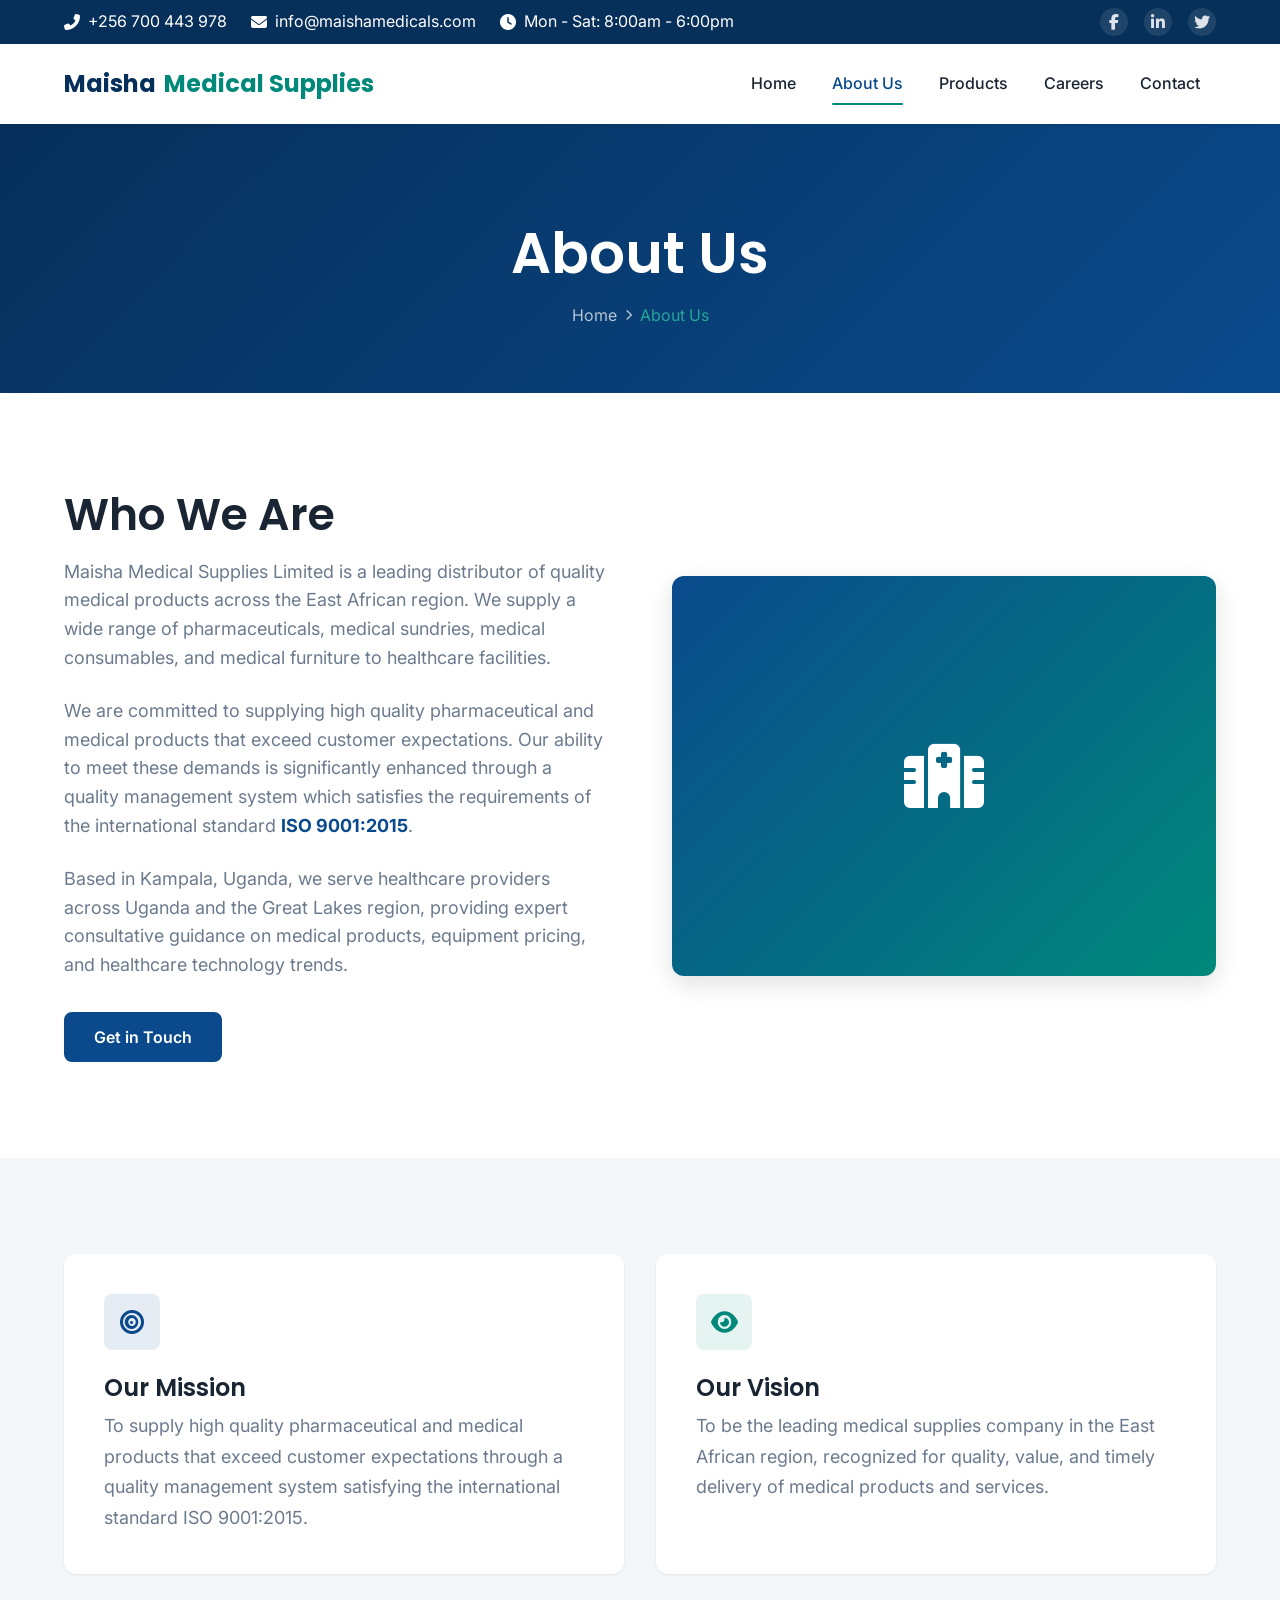
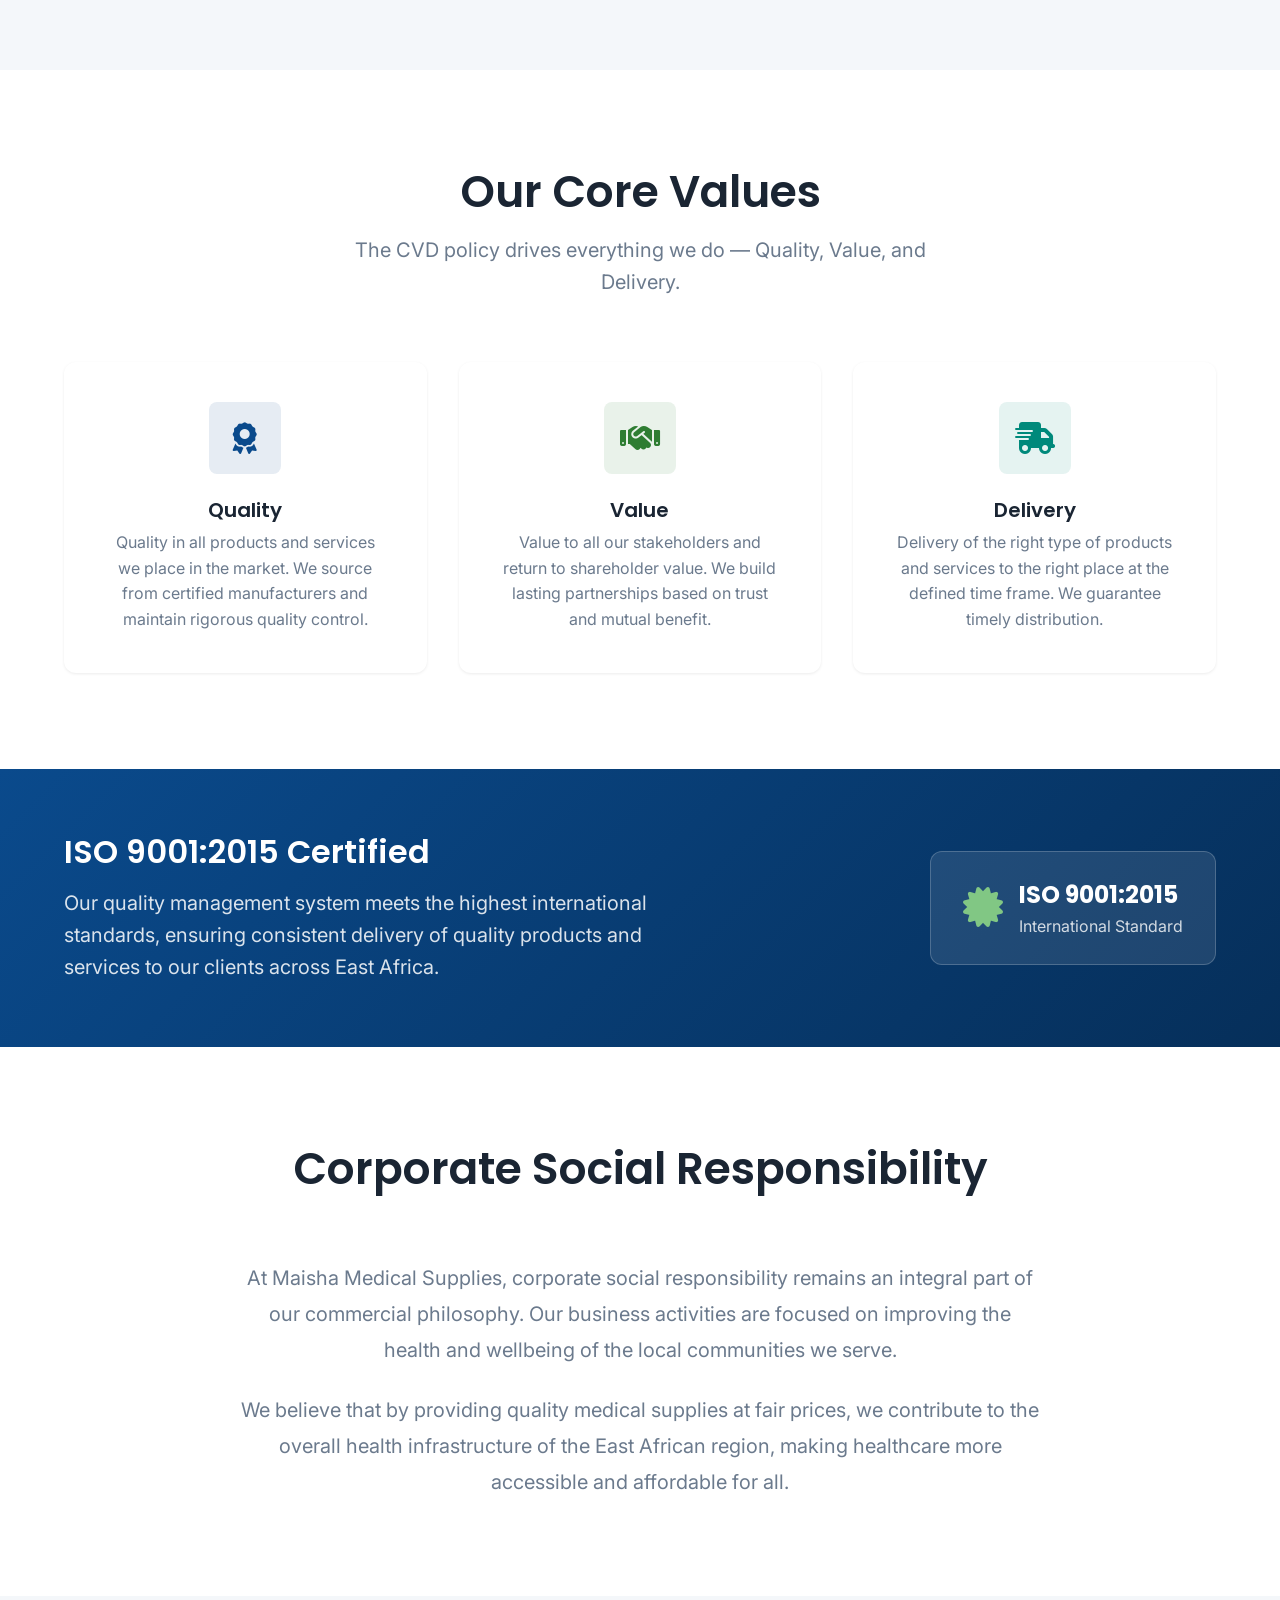
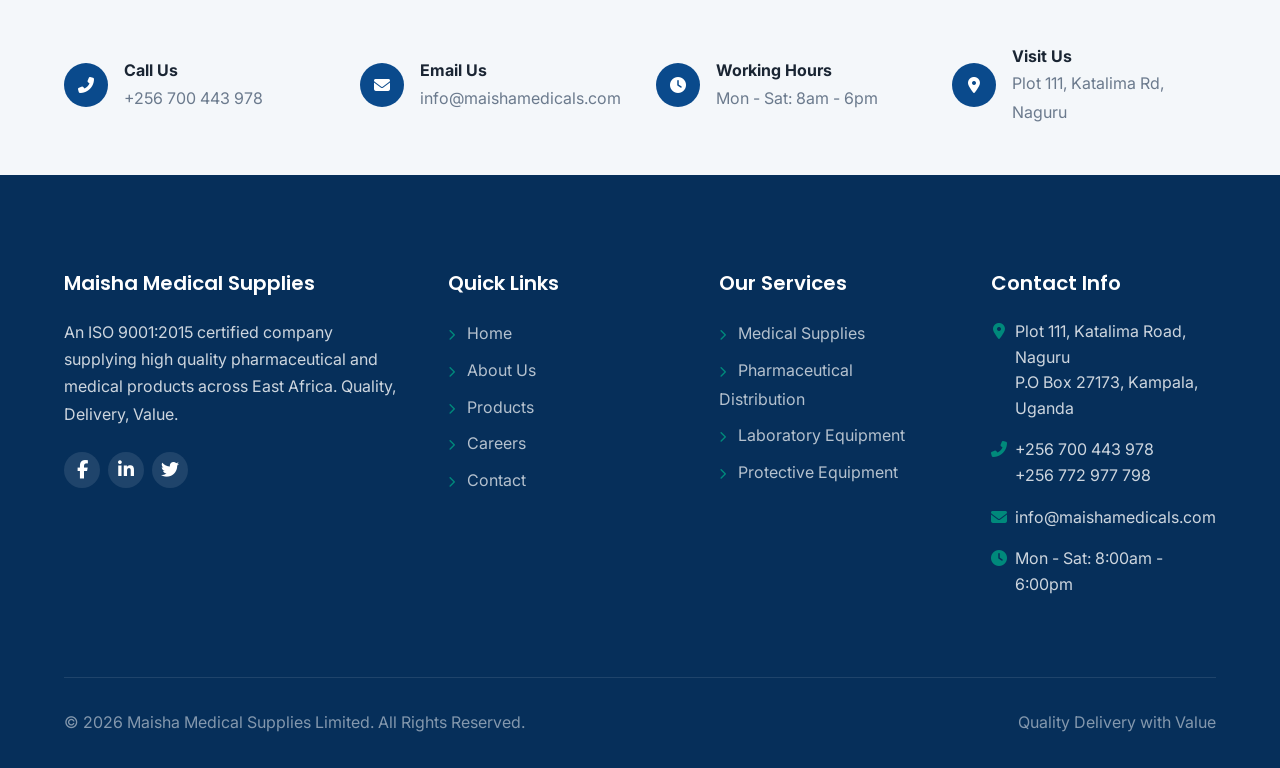
==== about.html @ 897da309 "Rebuild website with modern design and admin CMS - New professional design: CSS Grid, Google Fonts, " ====
<!DOCTYPE html>
<html lang="en">
<head>
  <meta charset="utf-8">
  <meta name="viewport" content="width=device-width, initial-scale=1.0">
  <title>About Us | Maisha Medical Supplies Limited</title>
  <meta name="description" content="Learn about Maisha Medical Supplies Limited — our mission, vision, values, and commitment to quality medical supply distribution across East Africa.">

  <!-- Fonts -->
  <link rel="preconnect" href="https://fonts.googleapis.com">
  <link rel="preconnect" href="https://fonts.gstatic.com" crossorigin>
  <link href="https://fonts.googleapis.com/css2?family=Inter:wght@400;500;600&family=Poppins:wght@600;700&display=swap" rel="stylesheet">

  <!-- Font Awesome -->
  <link rel="stylesheet" href="https://cdnjs.cloudflare.com/ajax/libs/font-awesome/6.5.1/css/all.min.css">

  <!-- Styles -->
  <link rel="stylesheet" href="assets/css/main.css">
</head>
<body>

  <!-- ===== TOP BAR ===== -->
  <div class="top-bar">
    <div class="container">
      <div class="top-bar__contact">
        <span><i class="fas fa-phone-alt"></i> +256 700 443 978</span>
        <span><i class="fas fa-envelope"></i> info@maishamedicals.com</span>
        <span><i class="fas fa-clock"></i> Mon - Sat: 8:00am - 6:00pm</span>
      </div>
      <div class="top-bar__social">
        <a href="#" aria-label="Facebook"><i class="fab fa-facebook-f"></i></a>
        <a href="#" aria-label="LinkedIn"><i class="fab fa-linkedin-in"></i></a>
        <a href="#" aria-label="Twitter"><i class="fab fa-twitter"></i></a>
      </div>
    </div>
  </div>

  <!-- ===== HEADER ===== -->
  <header class="header">
    <div class="container">
      <a href="index.html" class="logo">
        Maisha <span>Medical Supplies</span>
      </a>
      <nav>
        <button class="nav__toggle" aria-label="Toggle navigation">
          <span class="bar"></span>
          <span class="bar"></span>
          <span class="bar"></span>
        </button>
        <ul class="nav__list">
          <li><a href="index.html" class="nav__link">Home</a></li>
          <li><a href="about.html" class="nav__link">About Us</a></li>
          <li><a href="products.html" class="nav__link">Products</a></li>
          <li><a href="careers.html" class="nav__link">Careers</a></li>
          <li><a href="contact.html" class="nav__link">Contact</a></li>
        </ul>
      </nav>
    </div>
  </header>

  <!-- ===== PAGE HEADER ===== -->
  <section class="page-header">
    <div class="container">
      <h1>About Us</h1>
      <div class="breadcrumb">
        <a href="index.html">Home</a>
        <i class="fas fa-chevron-right" style="font-size: 0.7rem;"></i>
        <span>About Us</span>
      </div>
    </div>
  </section>

  <!-- ===== ABOUT INTRO ===== -->
  <section class="section">
    <div class="container">
      <div class="about-intro">
        <div class="fade-in">
          <h2 style="margin-bottom: 1rem;">Who We Are</h2>
          <p style="color: var(--color-mid-gray); margin-bottom: 1.5rem;">Maisha Medical Supplies Limited is a leading distributor of quality medical products across the East African region. We supply a wide range of pharmaceuticals, medical sundries, medical consumables, and medical furniture to healthcare facilities.</p>
          <p style="color: var(--color-mid-gray); margin-bottom: 1.5rem;">We are committed to supplying high quality pharmaceutical and medical products that exceed customer expectations. Our ability to meet these demands is significantly enhanced through a quality management system which satisfies the requirements of the international standard <strong style="color: var(--color-primary);">ISO 9001:2015</strong>.</p>
          <p style="color: var(--color-mid-gray); margin-bottom: 2rem;">Based in Kampala, Uganda, we serve healthcare providers across Uganda and the Great Lakes region, providing expert consultative guidance on medical products, equipment pricing, and healthcare technology trends.</p>
          <a href="contact.html" class="btn btn--primary">Get in Touch</a>
        </div>
        <div class="about-intro__image fade-in">
          <div style="background: linear-gradient(135deg, var(--color-primary) 0%, var(--color-secondary) 100%); height: 400px; display: flex; align-items: center; justify-content: center; color: white; font-size: 4rem;">
            <i class="fas fa-hospital"></i>
          </div>
        </div>
      </div>
    </div>
  </section>

  <!-- ===== MISSION & VISION ===== -->
  <section class="section section--alt">
    <div class="container">
      <div class="grid grid--2">
        <div class="card fade-in">
          <div class="card__body" style="padding: 2.5rem;">
            <div class="card__icon card__icon--primary">
              <i class="fas fa-bullseye"></i>
            </div>
            <h3 class="card__title" style="font-size: var(--text-xl);">Our Mission</h3>
            <p class="card__text" style="font-size: var(--text-base); line-height: 1.7;">To supply high quality pharmaceutical and medical products that exceed customer expectations through a quality management system satisfying the international standard ISO 9001:2015.</p>
          </div>
        </div>
        <div class="card fade-in">
          <div class="card__body" style="padding: 2.5rem;">
            <div class="card__icon card__icon--secondary">
              <i class="fas fa-eye"></i>
            </div>
            <h3 class="card__title" style="font-size: var(--text-xl);">Our Vision</h3>
            <p class="card__text" style="font-size: var(--text-base); line-height: 1.7;">To be the leading medical supplies company in the East African region, recognized for quality, value, and timely delivery of medical products and services.</p>
          </div>
        </div>
      </div>
    </div>
  </section>

  <!-- ===== CORE VALUES ===== -->
  <section class="section">
    <div class="container">
      <div class="section-header fade-in">
        <h2>Our Core Values</h2>
        <p>The CVD policy drives everything we do — Quality, Value, and Delivery.</p>
      </div>
      <div class="grid grid--3">
        <div class="card fade-in">
          <div class="card__body" style="text-align: center; padding: 2.5rem;">
            <div class="card__icon card__icon--primary" style="margin: 0 auto 1.5rem; width: 72px; height: 72px; font-size: 2rem;">
              <i class="fas fa-award"></i>
            </div>
            <h4 class="card__title">Quality</h4>
            <p class="card__text">Quality in all products and services we place in the market. We source from certified manufacturers and maintain rigorous quality control.</p>
          </div>
        </div>
        <div class="card fade-in">
          <div class="card__body" style="text-align: center; padding: 2.5rem;">
            <div class="card__icon card__icon--success" style="margin: 0 auto 1.5rem; width: 72px; height: 72px; font-size: 2rem;">
              <i class="fas fa-handshake"></i>
            </div>
            <h4 class="card__title">Value</h4>
            <p class="card__text">Value to all our stakeholders and return to shareholder value. We build lasting partnerships based on trust and mutual benefit.</p>
          </div>
        </div>
        <div class="card fade-in">
          <div class="card__body" style="text-align: center; padding: 2.5rem;">
            <div class="card__icon card__icon--secondary" style="margin: 0 auto 1.5rem; width: 72px; height: 72px; font-size: 2rem;">
              <i class="fas fa-shipping-fast"></i>
            </div>
            <h4 class="card__title">Delivery</h4>
            <p class="card__text">Delivery of the right type of products and services to the right place at the defined time frame. We guarantee timely distribution.</p>
          </div>
        </div>
      </div>
    </div>
  </section>

  <!-- ===== ISO CERTIFICATION ===== -->
  <section class="iso-banner fade-in">
    <div class="container">
      <div class="iso-banner__content">
        <h3>ISO 9001:2015 Certified</h3>
        <p>Our quality management system meets the highest international standards, ensuring consistent delivery of quality products and services to our clients across East Africa.</p>
      </div>
      <div class="iso-badge">
        <div class="iso-badge__icon"><i class="fas fa-certificate"></i></div>
        <div>
          <div class="iso-badge__text">ISO 9001:2015</div>
          <div class="iso-badge__label">International Standard</div>
        </div>
      </div>
    </div>
  </section>

  <!-- ===== CSR ===== -->
  <section class="section">
    <div class="container">
      <div class="section-header fade-in">
        <h2>Corporate Social Responsibility</h2>
      </div>
      <div style="max-width: 800px; margin: 0 auto; text-align: center;" class="fade-in">
        <p style="font-size: var(--text-lg); color: var(--color-mid-gray); line-height: 1.8; margin-bottom: 1.5rem;">At Maisha Medical Supplies, corporate social responsibility remains an integral part of our commercial philosophy. Our business activities are focused on improving the health and wellbeing of the local communities we serve.</p>
        <p style="font-size: var(--text-lg); color: var(--color-mid-gray); line-height: 1.8;">We believe that by providing quality medical supplies at fair prices, we contribute to the overall health infrastructure of the East African region, making healthcare more accessible and affordable for all.</p>
      </div>
    </div>
  </section>

  <!-- ===== CONTACT STRIP ===== -->
  <section class="contact-strip">
    <div class="container">
      <div class="contact-strip__item fade-in">
        <div class="contact-strip__icon"><i class="fas fa-phone-alt"></i></div>
        <div class="contact-strip__text">
          <strong>Call Us</strong>
          <span>+256 700 443 978</span>
        </div>
      </div>
      <div class="contact-strip__item fade-in">
        <div class="contact-strip__icon"><i class="fas fa-envelope"></i></div>
        <div class="contact-strip__text">
          <strong>Email Us</strong>
          <span>info@maishamedicals.com</span>
        </div>
      </div>
      <div class="contact-strip__item fade-in">
        <div class="contact-strip__icon"><i class="fas fa-clock"></i></div>
        <div class="contact-strip__text">
          <strong>Working Hours</strong>
          <span>Mon - Sat: 8am - 6pm</span>
        </div>
      </div>
      <div class="contact-strip__item fade-in">
        <div class="contact-strip__icon"><i class="fas fa-map-marker-alt"></i></div>
        <div class="contact-strip__text">
          <strong>Visit Us</strong>
          <span>Plot 111, Katalima Rd, Naguru</span>
        </div>
      </div>
    </div>
  </section>

  <!-- ===== FOOTER ===== -->
  <footer class="footer">
    <div class="container">
      <div class="footer__grid">
        <div class="footer__about">
          <h4>Maisha Medical Supplies</h4>
          <p>An ISO 9001:2015 certified company supplying high quality pharmaceutical and medical products across East Africa. Quality, Delivery, Value.</p>
          <div class="footer__social">
            <a href="#" aria-label="Facebook"><i class="fab fa-facebook-f"></i></a>
            <a href="#" aria-label="LinkedIn"><i class="fab fa-linkedin-in"></i></a>
            <a href="#" aria-label="Twitter"><i class="fab fa-twitter"></i></a>
          </div>
        </div>
        <div>
          <h4>Quick Links</h4>
          <ul class="footer__links">
            <li><a href="index.html"><i class="fas fa-chevron-right"></i> Home</a></li>
            <li><a href="about.html"><i class="fas fa-chevron-right"></i> About Us</a></li>
            <li><a href="products.html"><i class="fas fa-chevron-right"></i> Products</a></li>
            <li><a href="careers.html"><i class="fas fa-chevron-right"></i> Careers</a></li>
            <li><a href="contact.html"><i class="fas fa-chevron-right"></i> Contact</a></li>
          </ul>
        </div>
        <div>
          <h4>Our Services</h4>
          <ul class="footer__links">
            <li><a href="products.html"><i class="fas fa-chevron-right"></i> Medical Supplies</a></li>
            <li><a href="products.html"><i class="fas fa-chevron-right"></i> Pharmaceutical Distribution</a></li>
            <li><a href="products.html"><i class="fas fa-chevron-right"></i> Laboratory Equipment</a></li>
            <li><a href="products.html"><i class="fas fa-chevron-right"></i> Protective Equipment</a></li>
          </ul>
        </div>
        <div>
          <h4>Contact Info</h4>
          <div class="footer__contact-item">
            <i class="fas fa-map-marker-alt"></i>
            <span>Plot 111, Katalima Road, Naguru<br>P.O Box 27173, Kampala, Uganda</span>
          </div>
          <div class="footer__contact-item">
            <i class="fas fa-phone-alt"></i>
            <span>+256 700 443 978<br>+256 772 977 798</span>
          </div>
          <div class="footer__contact-item">
            <i class="fas fa-envelope"></i>
            <span>info@maishamedicals.com</span>
          </div>
          <div class="footer__contact-item">
            <i class="fas fa-clock"></i>
            <span>Mon - Sat: 8:00am - 6:00pm</span>
          </div>
        </div>
      </div>
      <div class="footer__bottom">
        <p>&copy; 2026 Maisha Medical Supplies Limited. All Rights Reserved.</p>
        <p>Quality Delivery with Value</p>
      </div>
    </div>
  </footer>

  <button class="back-to-top" aria-label="Back to top"><i class="fas fa-chevron-up"></i></button>

  <script src="assets/js/main.js"></script>
</body>
</html>
---- assets/css/main.css ----
/* ============================================================
   MMSL — Maisha Medical Supplies Limited
   Design System & Styles
   ============================================================ */

/* --- CSS Custom Properties (Design Tokens) --- */
:root {
  /* Primary — Deep Medical Blue */
  --color-primary: #0A4A8C;
  --color-primary-light: #1565C0;
  --color-primary-dark: #062F5A;

  /* Secondary — Teal */
  --color-secondary: #00897B;
  --color-secondary-light: #26A69A;

  /* Neutral */
  --color-white: #FFFFFF;
  --color-off-white: #F4F7FA;
  --color-light-gray: #E8EDF3;
  --color-mid-gray: #6B7A8D;
  --color-dark: #1A2533;

  /* Semantic */
  --color-success: #2E7D32;
  --color-warning: #E65100;

  /* Typography */
  --font-heading: 'Poppins', sans-serif;
  --font-body: 'Inter', sans-serif;

  /* Type Scale */
  --text-xs: clamp(0.75rem, 1.5vw, 0.875rem);
  --text-sm: clamp(0.875rem, 1.8vw, 1rem);
  --text-base: clamp(1rem, 2vw, 1.125rem);
  --text-lg: clamp(1.125rem, 2.5vw, 1.25rem);
  --text-xl: clamp(1.25rem, 3vw, 1.5rem);
  --text-2xl: clamp(1.5rem, 3.5vw, 2rem);
  --text-3xl: clamp(2rem, 4vw, 2.75rem);
  --text-4xl: clamp(2.5rem, 5vw, 3.5rem);

  /* Spacing */
  --space-xs: 0.25rem;
  --space-sm: 0.5rem;
  --space-md: 1rem;
  --space-lg: 1.5rem;
  --space-xl: 2rem;
  --space-2xl: 3rem;
  --space-3xl: 4rem;
  --space-4xl: 6rem;

  /* Layout */
  --container-max: 1200px;
  --header-height: 80px;

  /* Shadows */
  --shadow-sm: 0 1px 3px rgba(0, 0, 0, 0.08);
  --shadow-md: 0 4px 12px rgba(0, 0, 0, 0.1);
  --shadow-lg: 0 8px 24px rgba(0, 0, 0, 0.12);
  --shadow-xl: 0 12px 36px rgba(0, 0, 0, 0.15);

  /* Transitions */
  --transition-fast: 150ms ease;
  --transition-base: 250ms ease;
  --transition-slow: 400ms ease;

  /* Border Radius */
  --radius-sm: 4px;
  --radius-md: 8px;
  --radius-lg: 12px;
  --radius-xl: 16px;
  --radius-full: 9999px;
}

/* --- Reset --- */
*,
*::before,
*::after {
  margin: 0;
  padding: 0;
  box-sizing: border-box;
}

html {
  scroll-behavior: smooth;
  -webkit-text-size-adjust: 100%;
}

body {
  font-family: var(--font-body);
  font-size: var(--text-base);
  line-height: 1.6;
  color: var(--color-dark);
  background-color: var(--color-white);
  -webkit-font-smoothing: antialiased;
  -moz-osx-font-smoothing: grayscale;
}

img {
  max-width: 100%;
  height: auto;
  display: block;
}

a {
  color: var(--color-primary);
  text-decoration: none;
  transition: color var(--transition-fast);
}

a:hover {
  color: var(--color-primary-light);
}

ul, ol {
  list-style: none;
}

h1, h2, h3, h4, h5, h6 {
  font-family: var(--font-heading);
  font-weight: 600;
  line-height: 1.2;
  color: var(--color-dark);
}

h1 { font-size: var(--text-4xl); }
h2 { font-size: var(--text-3xl); }
h3 { font-size: var(--text-2xl); }
h4 { font-size: var(--text-xl); }
h5 { font-size: var(--text-lg); }
h6 { font-size: var(--text-base); }

button, input, select, textarea {
  font-family: inherit;
  font-size: inherit;
}

/* --- Layout --- */
.container {
  width: 100%;
  max-width: var(--container-max);
  margin: 0 auto;
  padding: 0 var(--space-lg);
}

.section {
  padding: var(--space-4xl) 0;
}

.section--alt {
  background-color: var(--color-off-white);
}

.section--dark {
  background-color: var(--color-primary-dark);
  color: var(--color-white);
}

.section--dark h2,
.section--dark h3,
.section--dark h4 {
  color: var(--color-white);
}

.section-header {
  text-align: center;
  margin-bottom: var(--space-3xl);
}

.section-header h2 {
  margin-bottom: var(--space-md);
}

.section-header p {
  color: var(--color-mid-gray);
  max-width: 640px;
  margin: 0 auto;
  font-size: var(--text-lg);
}

/* Grid */
.grid {
  display: grid;
  gap: var(--space-xl);
}

.grid--2 { grid-template-columns: repeat(2, 1fr); }
.grid--3 { grid-template-columns: repeat(3, 1fr); }
.grid--4 { grid-template-columns: repeat(4, 1fr); }

@media (max-width: 992px) {
  .grid--4 { grid-template-columns: repeat(2, 1fr); }
  .grid--3 { grid-template-columns: repeat(2, 1fr); }
}

@media (max-width: 640px) {
  .grid--4,
  .grid--3,
  .grid--2 { grid-template-columns: 1fr; }
}

/* Flex utilities */
.flex { display: flex; }
.flex-center { display: flex; align-items: center; justify-content: center; }
.flex-between { display: flex; align-items: center; justify-content: space-between; }
.flex-col { flex-direction: column; }
.gap-sm { gap: var(--space-sm); }
.gap-md { gap: var(--space-md); }
.gap-lg { gap: var(--space-lg); }
.gap-xl { gap: var(--space-xl); }

/* Text alignment */
.text-center { text-align: center; }
.text-left { text-align: left; }

/* ============================================================
   HEADER & NAVIGATION
   ============================================================ */

/* Top bar */
.top-bar {
  background-color: var(--color-primary-dark);
  color: var(--color-white);
  padding: var(--space-sm) 0;
  font-size: var(--text-sm);
}

.top-bar a {
  color: rgba(255, 255, 255, 0.85);
}

.top-bar a:hover {
  color: var(--color-white);
}

.top-bar .container {
  display: flex;
  justify-content: space-between;
  align-items: center;
  flex-wrap: wrap;
  gap: var(--space-sm);
}

.top-bar__contact {
  display: flex;
  align-items: center;
  gap: var(--space-lg);
}

.top-bar__contact span {
  display: flex;
  align-items: center;
  gap: var(--space-sm);
}

.top-bar__social {
  display: flex;
  align-items: center;
  gap: var(--space-md);
}

.top-bar__social a {
  width: 28px;
  height: 28px;
  display: flex;
  align-items: center;
  justify-content: center;
  border-radius: var(--radius-full);
  background: rgba(255, 255, 255, 0.1);
  transition: background var(--transition-fast);
}

.top-bar__social a:hover {
  background: rgba(255, 255, 255, 0.25);
}

/* Main header */
.header {
  position: sticky;
  top: 0;
  z-index: 1000;
  background-color: var(--color-white);
  box-shadow: var(--shadow-sm);
  transition: box-shadow var(--transition-base);
}

.header.scrolled {
  box-shadow: var(--shadow-md);
}

.header .container {
  display: flex;
  align-items: center;
  justify-content: space-between;
  height: var(--header-height);
}

.logo {
  display: flex;
  align-items: center;
  gap: var(--space-sm);
  font-family: var(--font-heading);
  font-weight: 700;
  font-size: var(--text-xl);
  color: var(--color-primary-dark);
}

.logo img {
  height: 48px;
  width: auto;
}

.logo span {
  color: var(--color-secondary);
}

/* Desktop nav */
.nav__list {
  display: flex;
  align-items: center;
  gap: var(--space-xs);
}

.nav__link {
  display: block;
  padding: var(--space-sm) var(--space-md);
  color: var(--color-dark);
  font-weight: 500;
  font-size: var(--text-sm);
  border-radius: var(--radius-md);
  transition: all var(--transition-fast);
  position: relative;
}

.nav__link:hover {
  color: var(--color-primary);
  background-color: var(--color-off-white);
}

.nav__link.active {
  color: var(--color-primary);
}

.nav__link.active::after {
  content: '';
  position: absolute;
  bottom: 0;
  left: var(--space-md);
  right: var(--space-md);
  height: 2px;
  background-color: var(--color-secondary);
  border-radius: 1px;
}

/* Mobile menu toggle */
.nav__toggle {
  display: none;
  background: none;
  border: none;
  cursor: pointer;
  padding: var(--space-sm);
  color: var(--color-dark);
}

.nav__toggle .bar {
  display: block;
  width: 24px;
  height: 2px;
  background-color: currentColor;
  margin: 5px 0;
  transition: all var(--transition-base);
  border-radius: 2px;
}

.nav__toggle.active .bar:nth-child(1) {
  transform: rotate(45deg) translate(5px, 5px);
}

.nav__toggle.active .bar:nth-child(2) {
  opacity: 0;
}

.nav__toggle.active .bar:nth-child(3) {
  transform: rotate(-45deg) translate(5px, -5px);
}

@media (max-width: 768px) {
  .nav__toggle {
    display: block;
  }

  .nav__list {
    display: none;
    position: absolute;
    top: var(--header-height);
    left: 0;
    right: 0;
    background: var(--color-white);
    flex-direction: column;
    padding: var(--space-md) 0;
    box-shadow: var(--shadow-lg);
    gap: 0;
  }

  .nav__list.open {
    display: flex;
  }

  .nav__link {
    width: 100%;
    padding: var(--space-md) var(--space-lg);
    border-radius: 0;
  }

  .nav__link.active::after {
    display: none;
  }

  .top-bar__contact {
    flex-direction: column;
    align-items: flex-start;
    gap: var(--space-xs);
  }

  .top-bar__social {
    display: none;
  }
}

/* ============================================================
   HERO SECTION
   ============================================================ */
.hero {
  position: relative;
  min-height: 600px;
  display: flex;
  align-items: center;
  background-color: var(--color-primary-dark);
  background-size: cover;
  background-position: center;
  overflow: hidden;
}

.hero::before {
  content: '';
  position: absolute;
  inset: 0;
  background: linear-gradient(135deg, rgba(6, 47, 90, 0.92) 0%, rgba(10, 74, 140, 0.75) 50%, rgba(0, 137, 123, 0.6) 100%);
  z-index: 1;
}

.hero .container {
  position: relative;
  z-index: 2;
  padding-top: var(--space-4xl);
  padding-bottom: var(--space-4xl);
}

.hero__content {
  max-width: 640px;
}

.hero__badge {
  display: inline-flex;
  align-items: center;
  gap: var(--space-sm);
  background: rgba(46, 125, 50, 0.2);
  border: 1px solid rgba(46, 125, 50, 0.4);
  color: #81C784;
  padding: var(--space-xs) var(--space-md);
  border-radius: var(--radius-full);
  font-size: var(--text-sm);
  font-weight: 500;
  margin-bottom: var(--space-lg);
}

.hero__badge i {
  font-size: 0.75rem;
}

.hero h1 {
  color: var(--color-white);
  margin-bottom: var(--space-lg);
  font-weight: 700;
}

.hero__subtitle {
  color: rgba(255, 255, 255, 0.85);
  font-size: var(--text-lg);
  margin-bottom: var(--space-2xl);
  line-height: 1.7;
}

.hero__actions {
  display: flex;
  gap: var(--space-md);
  flex-wrap: wrap;
}

/* ============================================================
   BUTTONS
   ============================================================ */
.btn {
  display: inline-flex;
  align-items: center;
  justify-content: center;
  gap: var(--space-sm);
  padding: 12px 28px;
  font-weight: 600;
  font-size: var(--text-sm);
  border-radius: var(--radius-md);
  border: 2px solid transparent;
  cursor: pointer;
  transition: all var(--transition-base);
  text-align: center;
  line-height: 1.4;
}

.btn--primary {
  background-color: var(--color-primary);
  color: var(--color-white);
  border-color: var(--color-primary);
}

.btn--primary:hover {
  background-color: var(--color-primary-light);
  border-color: var(--color-primary-light);
  color: var(--color-white);
  transform: translateY(-2px);
  box-shadow: var(--shadow-md);
}

.btn--secondary {
  background-color: var(--color-secondary);
  color: var(--color-white);
  border-color: var(--color-secondary);
}

.btn--secondary:hover {
  background-color: var(--color-secondary-light);
  border-color: var(--color-secondary-light);
  color: var(--color-white);
  transform: translateY(-2px);
  box-shadow: var(--shadow-md);
}

.btn--outline {
  background-color: transparent;
  color: var(--color-white);
  border-color: rgba(255, 255, 255, 0.5);
}

.btn--outline:hover {
  background-color: var(--color-white);
  color: var(--color-primary-dark);
  border-color: var(--color-white);
  transform: translateY(-2px);
}

.btn--outline-dark {
  background-color: transparent;
  color: var(--color-primary);
  border-color: var(--color-primary);
}

.btn--outline-dark:hover {
  background-color: var(--color-primary);
  color: var(--color-white);
  transform: translateY(-2px);
}

.btn--lg {
  padding: 16px 36px;
  font-size: var(--text-base);
}

.btn--sm {
  padding: 8px 18px;
  font-size: var(--text-xs);
}

/* ============================================================
   STATS BAR
   ============================================================ */
.stats-bar {
  background-color: var(--color-white);
  padding: var(--space-2xl) 0;
  margin-top: -40px;
  position: relative;
  z-index: 3;
}

.stats-bar__inner {
  background: var(--color-white);
  border-radius: var(--radius-lg);
  box-shadow: var(--shadow-lg);
  padding: var(--space-2xl) var(--space-xl);
  display: grid;
  grid-template-columns: repeat(4, 1fr);
  gap: var(--space-xl);
}

.stat {
  text-align: center;
  padding: var(--space-md);
}

.stat__value {
  font-family: var(--font-heading);
  font-size: var(--text-2xl);
  font-weight: 700;
  color: var(--color-primary);
  margin-bottom: var(--space-xs);
}

.stat__label {
  color: var(--color-mid-gray);
  font-size: var(--text-sm);
  font-weight: 500;
}

@media (max-width: 768px) {
  .stats-bar__inner {
    grid-template-columns: repeat(2, 1fr);
  }
}

@media (max-width: 480px) {
  .stats-bar__inner {
    grid-template-columns: 1fr;
  }
}

/* ============================================================
   CARDS
   ============================================================ */
.card {
  background: var(--color-white);
  border-radius: var(--radius-lg);
  box-shadow: var(--shadow-sm);
  overflow: hidden;
  transition: all var(--transition-base);
}

.card:hover {
  transform: translateY(-4px);
  box-shadow: var(--shadow-lg);
}

.card__body {
  padding: var(--space-xl);
}

.card__icon {
  width: 56px;
  height: 56px;
  border-radius: var(--radius-md);
  display: flex;
  align-items: center;
  justify-content: center;
  font-size: 1.5rem;
  margin-bottom: var(--space-lg);
}

.card__icon--primary {
  background: rgba(10, 74, 140, 0.1);
  color: var(--color-primary);
}

.card__icon--secondary {
  background: rgba(0, 137, 123, 0.1);
  color: var(--color-secondary);
}

.card__icon--success {
  background: rgba(46, 125, 50, 0.1);
  color: var(--color-success);
}

.card__title {
  font-size: var(--text-lg);
  font-weight: 600;
  margin-bottom: var(--space-sm);
}

.card__text {
  color: var(--color-mid-gray);
  font-size: var(--text-sm);
  line-height: 1.6;
}

.card__image {
  width: 100%;
  height: 200px;
  object-fit: cover;
}

/* Feature cards */
.feature-card {
  text-align: center;
  padding: var(--space-2xl) var(--space-xl);
}

.feature-card .card__icon {
  margin: 0 auto var(--space-lg);
}

/* Product cards */
.product-card .card__image {
  height: 220px;
  background-color: var(--color-off-white);
}

.product-card .card__badge {
  display: inline-block;
  background: rgba(0, 137, 123, 0.1);
  color: var(--color-secondary);
  padding: var(--space-xs) var(--space-sm);
  border-radius: var(--radius-sm);
  font-size: var(--text-xs);
  font-weight: 600;
  margin-bottom: var(--space-sm);
}

/* ============================================================
   ISO CERTIFICATION BANNER
   ============================================================ */
.iso-banner {
  background: linear-gradient(135deg, var(--color-primary) 0%, var(--color-primary-dark) 100%);
  color: var(--color-white);
  padding: var(--space-3xl) 0;
}

.iso-banner .container {
  display: flex;
  align-items: center;
  justify-content: space-between;
  gap: var(--space-2xl);
  flex-wrap: wrap;
}

.iso-banner__content {
  max-width: 600px;
}

.iso-banner h3 {
  color: var(--color-white);
  margin-bottom: var(--space-md);
}

.iso-banner p {
  color: rgba(255, 255, 255, 0.85);
  font-size: var(--text-lg);
}

.iso-badge {
  display: flex;
  align-items: center;
  gap: var(--space-md);
  background: rgba(255, 255, 255, 0.1);
  border: 1px solid rgba(255, 255, 255, 0.2);
  padding: var(--space-lg) var(--space-xl);
  border-radius: var(--radius-lg);
}

.iso-badge__icon {
  font-size: 2.5rem;
  color: #81C784;
}

.iso-badge__text {
  font-family: var(--font-heading);
  font-weight: 700;
  font-size: var(--text-xl);
}

.iso-badge__label {
  font-size: var(--text-sm);
  opacity: 0.8;
}

/* ============================================================
   WHY CHOOSE US
   ============================================================ */
.why-us__item {
  display: flex;
  gap: var(--space-lg);
  align-items: flex-start;
}

.why-us__icon {
  flex-shrink: 0;
  width: 48px;
  height: 48px;
  border-radius: var(--radius-full);
  display: flex;
  align-items: center;
  justify-content: center;
  background: rgba(10, 74, 140, 0.1);
  color: var(--color-primary);
  font-size: 1.2rem;
}

.why-us__text h4 {
  font-size: var(--text-base);
  margin-bottom: var(--space-xs);
}

.why-us__text p {
  color: var(--color-mid-gray);
  font-size: var(--text-sm);
}

/* ============================================================
   CONTACT STRIP
   ============================================================ */
.contact-strip {
  background-color: var(--color-off-white);
  padding: var(--space-2xl) 0;
}

.contact-strip .container {
  display: grid;
  grid-template-columns: repeat(4, 1fr);
  gap: var(--space-xl);
}

.contact-strip__item {
  display: flex;
  align-items: center;
  gap: var(--space-md);
}

.contact-strip__icon {
  flex-shrink: 0;
  width: 44px;
  height: 44px;
  border-radius: var(--radius-full);
  display: flex;
  align-items: center;
  justify-content: center;
  background: var(--color-primary);
  color: var(--color-white);
  font-size: 1rem;
}

.contact-strip__text strong {
  display: block;
  font-size: var(--text-sm);
  color: var(--color-dark);
}

.contact-strip__text span {
  font-size: var(--text-sm);
  color: var(--color-mid-gray);
}

@media (max-width: 992px) {
  .contact-strip .container {
    grid-template-columns: repeat(2, 1fr);
  }
}

@media (max-width: 480px) {
  .contact-strip .container {
    grid-template-columns: 1fr;
  }
}

/* ============================================================
   FOOTER
   ============================================================ */
.footer {
  background-color: var(--color-primary-dark);
  color: rgba(255, 255, 255, 0.8);
  padding: var(--space-4xl) 0 var(--space-xl);
}

.footer h4 {
  color: var(--color-white);
  font-size: var(--text-lg);
  margin-bottom: var(--space-lg);
}

.footer__grid {
  display: grid;
  grid-template-columns: 1.5fr 1fr 1fr 1fr;
  gap: var(--space-2xl);
  margin-bottom: var(--space-3xl);
}

.footer__about p {
  margin-bottom: var(--space-lg);
  font-size: var(--text-sm);
  line-height: 1.7;
}

.footer__social {
  display: flex;
  gap: var(--space-sm);
}

.footer__social a {
  width: 36px;
  height: 36px;
  border-radius: var(--radius-full);
  background: rgba(255, 255, 255, 0.1);
  display: flex;
  align-items: center;
  justify-content: center;
  color: var(--color-white);
  transition: background var(--transition-fast);
}

.footer__social a:hover {
  background: var(--color-secondary);
}

.footer__links li {
  margin-bottom: var(--space-sm);
}

.footer__links a {
  color: rgba(255, 255, 255, 0.7);
  font-size: var(--text-sm);
  transition: color var(--transition-fast);
}

.footer__links a:hover {
  color: var(--color-white);
}

.footer__links a i {
  margin-right: var(--space-sm);
  font-size: 0.7rem;
  color: var(--color-secondary);
}

.footer__contact-item {
  display: flex;
  align-items: flex-start;
  gap: var(--space-sm);
  margin-bottom: var(--space-md);
  font-size: var(--text-sm);
}

.footer__contact-item i {
  color: var(--color-secondary);
  margin-top: 4px;
  width: 16px;
  text-align: center;
  flex-shrink: 0;
}

.footer__bottom {
  border-top: 1px solid rgba(255, 255, 255, 0.1);
  padding-top: var(--space-xl);
  display: flex;
  justify-content: space-between;
  align-items: center;
  flex-wrap: wrap;
  gap: var(--space-md);
  font-size: var(--text-sm);
  color: rgba(255, 255, 255, 0.5);
}

@media (max-width: 992px) {
  .footer__grid {
    grid-template-columns: 1fr 1fr;
  }
}

@media (max-width: 640px) {
  .footer__grid {
    grid-template-columns: 1fr;
  }
}

/* ============================================================
   PAGE HEADER (Inner pages)
   ============================================================ */
.page-header {
  background: linear-gradient(135deg, var(--color-primary-dark) 0%, var(--color-primary) 100%);
  padding: var(--space-4xl) 0 var(--space-3xl);
  text-align: center;
}

.page-header h1 {
  color: var(--color-white);
  margin-bottom: var(--space-md);
}

.breadcrumb {
  display: flex;
  align-items: center;
  justify-content: center;
  gap: var(--space-sm);
  font-size: var(--text-sm);
  color: rgba(255, 255, 255, 0.7);
}

.breadcrumb a {
  color: rgba(255, 255, 255, 0.7);
}

.breadcrumb a:hover {
  color: var(--color-white);
}

.breadcrumb span {
  color: var(--color-secondary-light);
}

/* ============================================================
   FORMS
   ============================================================ */
.form-group {
  margin-bottom: var(--space-lg);
}

.form-group label {
  display: block;
  font-weight: 500;
  margin-bottom: var(--space-sm);
  color: var(--color-dark);
  font-size: var(--text-sm);
}

.form-control {
  width: 100%;
  padding: 12px 16px;
  border: 1px solid var(--color-light-gray);
  border-radius: var(--radius-md);
  font-size: var(--text-base);
  color: var(--color-dark);
  background: var(--color-white);
  transition: border-color var(--transition-fast), box-shadow var(--transition-fast);
}

.form-control:focus {
  outline: none;
  border-color: var(--color-primary);
  box-shadow: 0 0 0 3px rgba(10, 74, 140, 0.1);
}

.form-control::placeholder {
  color: var(--color-mid-gray);
}

textarea.form-control {
  min-height: 120px;
  resize: vertical;
}

select.form-control {
  appearance: none;
  background-image: url("data:image/svg+xml,%3Csvg xmlns='http://www.w3.org/2000/svg' width='12' height='12' viewBox='0 0 12 12'%3E%3Cpath fill='%236B7A8D' d='M6 8L1 3h10z'/%3E%3C/svg%3E");
  background-repeat: no-repeat;
  background-position: right 16px center;
  padding-right: 40px;
}

/* ============================================================
   ABOUT PAGE
   ============================================================ */
.about-intro {
  display: grid;
  grid-template-columns: 1fr 1fr;
  gap: var(--space-3xl);
  align-items: center;
}

.about-intro__image {
  border-radius: var(--radius-lg);
  overflow: hidden;
  box-shadow: var(--shadow-lg);
}

.about-intro__image img {
  width: 100%;
  height: 100%;
  object-fit: cover;
}

.values-list {
  display: flex;
  flex-direction: column;
  gap: var(--space-lg);
  margin-top: var(--space-xl);
}

.value-item {
  display: flex;
  align-items: flex-start;
  gap: var(--space-md);
}

.value-item__icon {
  flex-shrink: 0;
  width: 40px;
  height: 40px;
  border-radius: var(--radius-full);
  display: flex;
  align-items: center;
  justify-content: center;
  font-size: 1rem;
}

.value-item__icon--quality {
  background: rgba(10, 74, 140, 0.1);
  color: var(--color-primary);
}

.value-item__icon--delivery {
  background: rgba(0, 137, 123, 0.1);
  color: var(--color-secondary);
}

.value-item__icon--value {
  background: rgba(46, 125, 50, 0.1);
  color: var(--color-success);
}

@media (max-width: 768px) {
  .about-intro {
    grid-template-columns: 1fr;
  }
}

/* ============================================================
   PRODUCTS PAGE
   ============================================================ */
.product-filters {
  display: flex;
  flex-wrap: wrap;
  gap: var(--space-sm);
  justify-content: center;
  margin-bottom: var(--space-2xl);
}

.filter-btn {
  padding: 8px 20px;
  border: 1px solid var(--color-light-gray);
  border-radius: var(--radius-full);
  background: var(--color-white);
  color: var(--color-mid-gray);
  font-size: var(--text-sm);
  font-weight: 500;
  cursor: pointer;
  transition: all var(--transition-fast);
}

.filter-btn:hover {
  border-color: var(--color-primary);
  color: var(--color-primary);
}

.filter-btn.active {
  background: var(--color-primary);
  border-color: var(--color-primary);
  color: var(--color-white);
}

#products-grid {
  min-height: 200px;
}

.product-card .card__body {
  padding: var(--space-lg);
}

/* ============================================================
   CAREERS PAGE
   ============================================================ */
.hiring-banner {
  background: linear-gradient(135deg, var(--color-secondary) 0%, var(--color-secondary-light) 100%);
  color: var(--color-white);
  padding: var(--space-xl);
  border-radius: var(--radius-lg);
  text-align: center;
  margin-bottom: var(--space-2xl);
}

.hiring-banner h3 {
  color: var(--color-white);
  margin-bottom: var(--space-sm);
}

.job-listing {
  background: var(--color-white);
  border: 1px solid var(--color-light-gray);
  border-radius: var(--radius-lg);
  margin-bottom: var(--space-lg);
  overflow: hidden;
  transition: box-shadow var(--transition-base);
}

.job-listing:hover {
  box-shadow: var(--shadow-md);
}

.job-listing__header {
  display: flex;
  justify-content: space-between;
  align-items: center;
  padding: var(--space-xl);
  cursor: pointer;
  gap: var(--space-md);
}

.job-listing__info h3 {
  font-size: var(--text-lg);
  margin-bottom: var(--space-xs);
}

.job-listing__meta {
  display: flex;
  gap: var(--space-lg);
  flex-wrap: wrap;
}

.job-listing__meta span {
  display: flex;
  align-items: center;
  gap: var(--space-xs);
  font-size: var(--text-sm);
  color: var(--color-mid-gray);
}

.job-listing__toggle {
  background: none;
  border: none;
  cursor: pointer;
  color: var(--color-primary);
  font-size: 1.2rem;
  transition: transform var(--transition-base);
  padding: var(--space-sm);
}

.job-listing__toggle.open {
  transform: rotate(180deg);
}

.job-listing__details {
  display: none;
  padding: 0 var(--space-xl) var(--space-xl);
  border-top: 1px solid var(--color-light-gray);
}

.job-listing__details.open {
  display: block;
  padding-top: var(--space-xl);
}

.job-listing__details h4 {
  font-size: var(--text-base);
  margin-bottom: var(--space-sm);
  margin-top: var(--space-lg);
}

.job-listing__details h4:first-child {
  margin-top: 0;
}

.job-listing__details ul {
  list-style: disc;
  padding-left: var(--space-xl);
}

.job-listing__details li {
  margin-bottom: var(--space-xs);
  color: var(--color-mid-gray);
  font-size: var(--text-sm);
}

.job-listing__apply {
  margin-top: var(--space-xl);
  padding-top: var(--space-xl);
  border-top: 1px solid var(--color-light-gray);
}

.no-jobs {
  text-align: center;
  padding: var(--space-4xl) var(--space-xl);
  color: var(--color-mid-gray);
}

.no-jobs i {
  font-size: 3rem;
  margin-bottom: var(--space-lg);
  color: var(--color-light-gray);
}

/* ============================================================
   CONTACT PAGE
   ============================================================ */
.contact-grid {
  display: grid;
  grid-template-columns: 1fr 1fr;
  gap: var(--space-3xl);
}

.contact-info-cards {
  display: grid;
  grid-template-columns: 1fr 1fr;
  gap: var(--space-lg);
  margin-bottom: var(--space-2xl);
}

.contact-info-card {
  background: var(--color-off-white);
  padding: var(--space-xl);
  border-radius: var(--radius-lg);
  text-align: center;
}

.contact-info-card i {
  font-size: 1.5rem;
  color: var(--color-primary);
  margin-bottom: var(--space-md);
}

.contact-info-card h4 {
  font-size: var(--text-sm);
  margin-bottom: var(--space-xs);
}

.contact-info-card p {
  font-size: var(--text-sm);
  color: var(--color-mid-gray);
}

.contact-map {
  border-radius: var(--radius-lg);
  overflow: hidden;
  box-shadow: var(--shadow-md);
  height: 300px;
}

.contact-map iframe {
  width: 100%;
  height: 100%;
  border: 0;
}

.form-success {
  display: none;
  text-align: center;
  padding: var(--space-3xl);
  background: rgba(46, 125, 50, 0.1);
  border-radius: var(--radius-lg);
}

.form-success.show {
  display: block;
}

.form-success i {
  font-size: 3rem;
  color: var(--color-success);
  margin-bottom: var(--space-lg);
}

@media (max-width: 768px) {
  .contact-grid {
    grid-template-columns: 1fr;
  }

  .contact-info-cards {
    grid-template-columns: 1fr;
  }
}

/* ============================================================
   LOADING STATE
   ============================================================ */
.loading {
  display: flex;
  align-items: center;
  justify-content: center;
  padding: var(--space-3xl);
}

.spinner {
  width: 40px;
  height: 40px;
  border: 3px solid var(--color-light-gray);
  border-top-color: var(--color-primary);
  border-radius: 50%;
  animation: spin 0.8s linear infinite;
}

@keyframes spin {
  to { transform: rotate(360deg); }
}

/* ============================================================
   SCROLL ANIMATIONS
   ============================================================ */
.fade-in {
  opacity: 0;
  transform: translateY(20px);
  transition: opacity 0.6s ease, transform 0.6s ease;
}

.fade-in.visible {
  opacity: 1;
  transform: translateY(0);
}

/* ============================================================
   BACK TO TOP
   ============================================================ */
.back-to-top {
  position: fixed;
  bottom: 30px;
  right: 30px;
  width: 44px;
  height: 44px;
  border-radius: var(--radius-full);
  background: var(--color-primary);
  color: var(--color-white);
  border: none;
  cursor: pointer;
  display: flex;
  align-items: center;
  justify-content: center;
  font-size: 1.1rem;
  box-shadow: var(--shadow-md);
  transition: all var(--transition-base);
  opacity: 0;
  visibility: hidden;
  z-index: 999;
}

.back-to-top.visible {
  opacity: 1;
  visibility: visible;
}

.back-to-top:hover {
  background: var(--color-primary-light);
  transform: translateY(-3px);
  box-shadow: var(--shadow-lg);
}
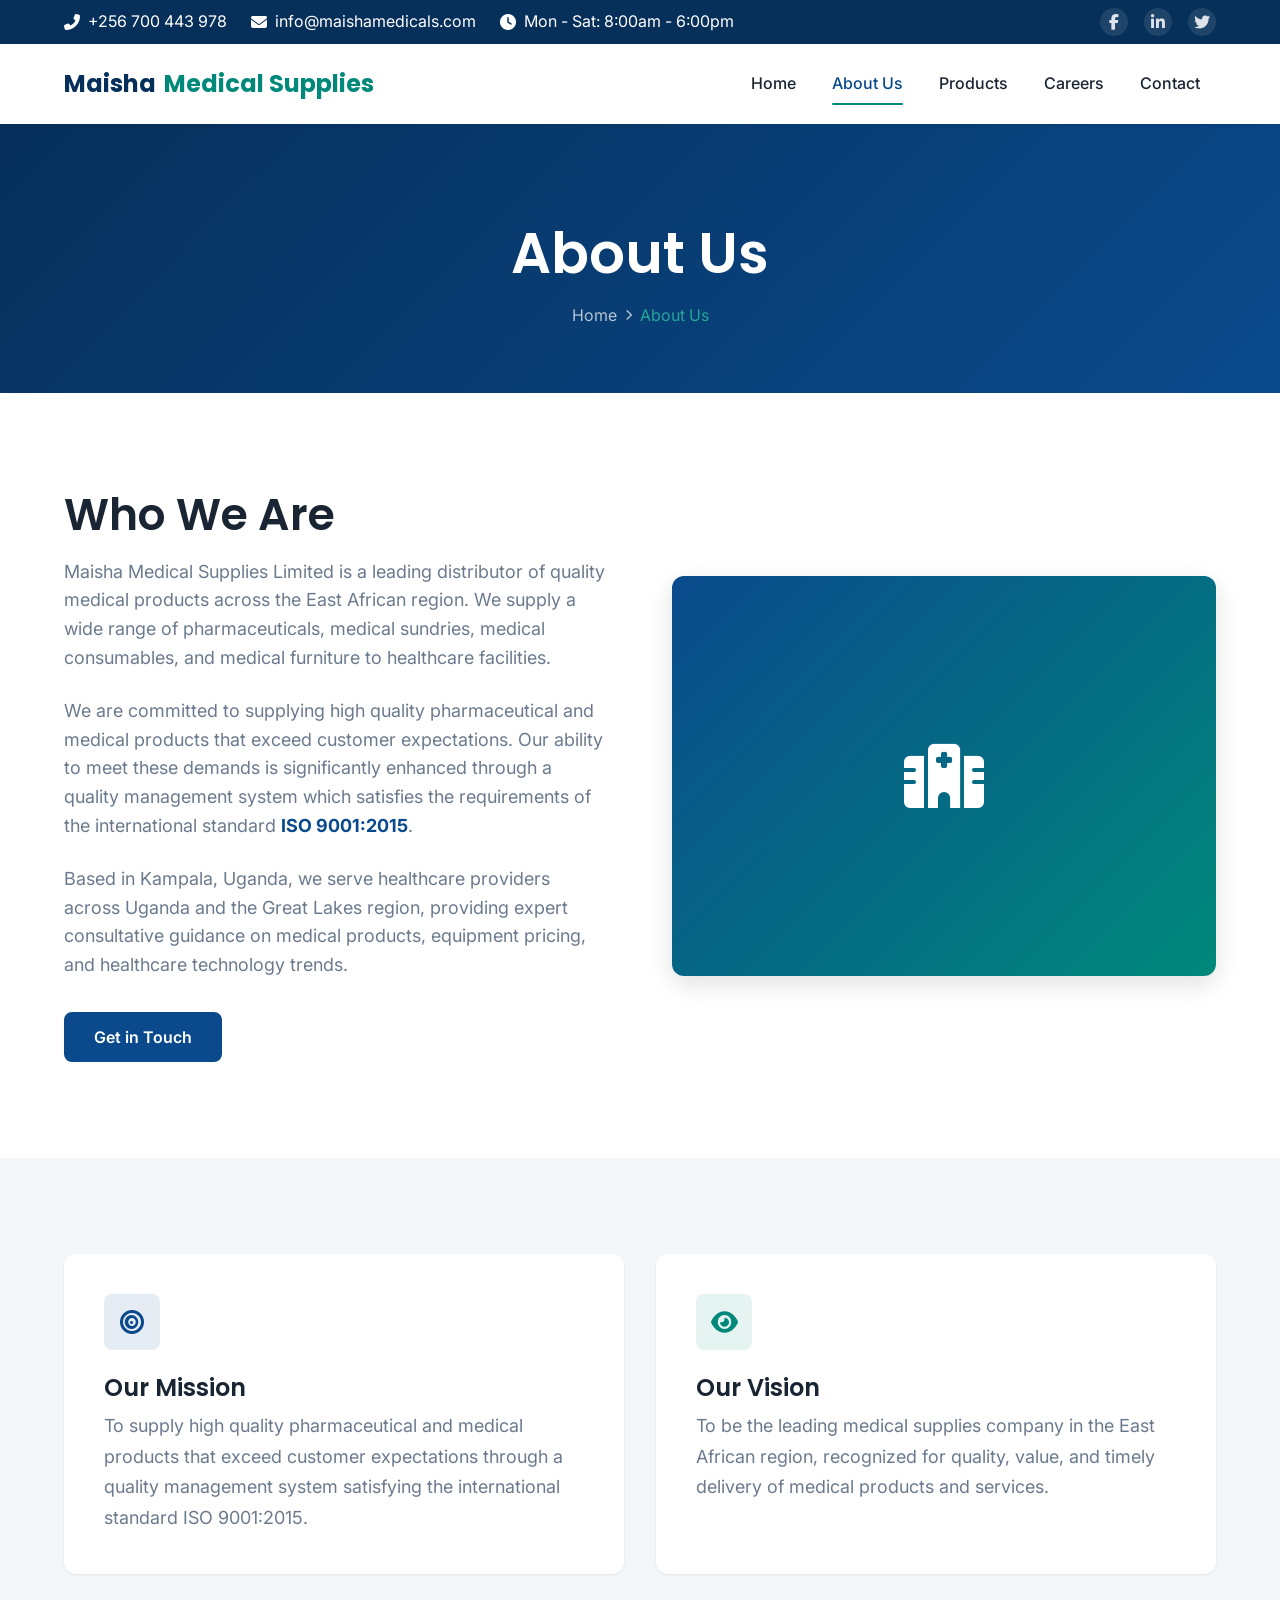
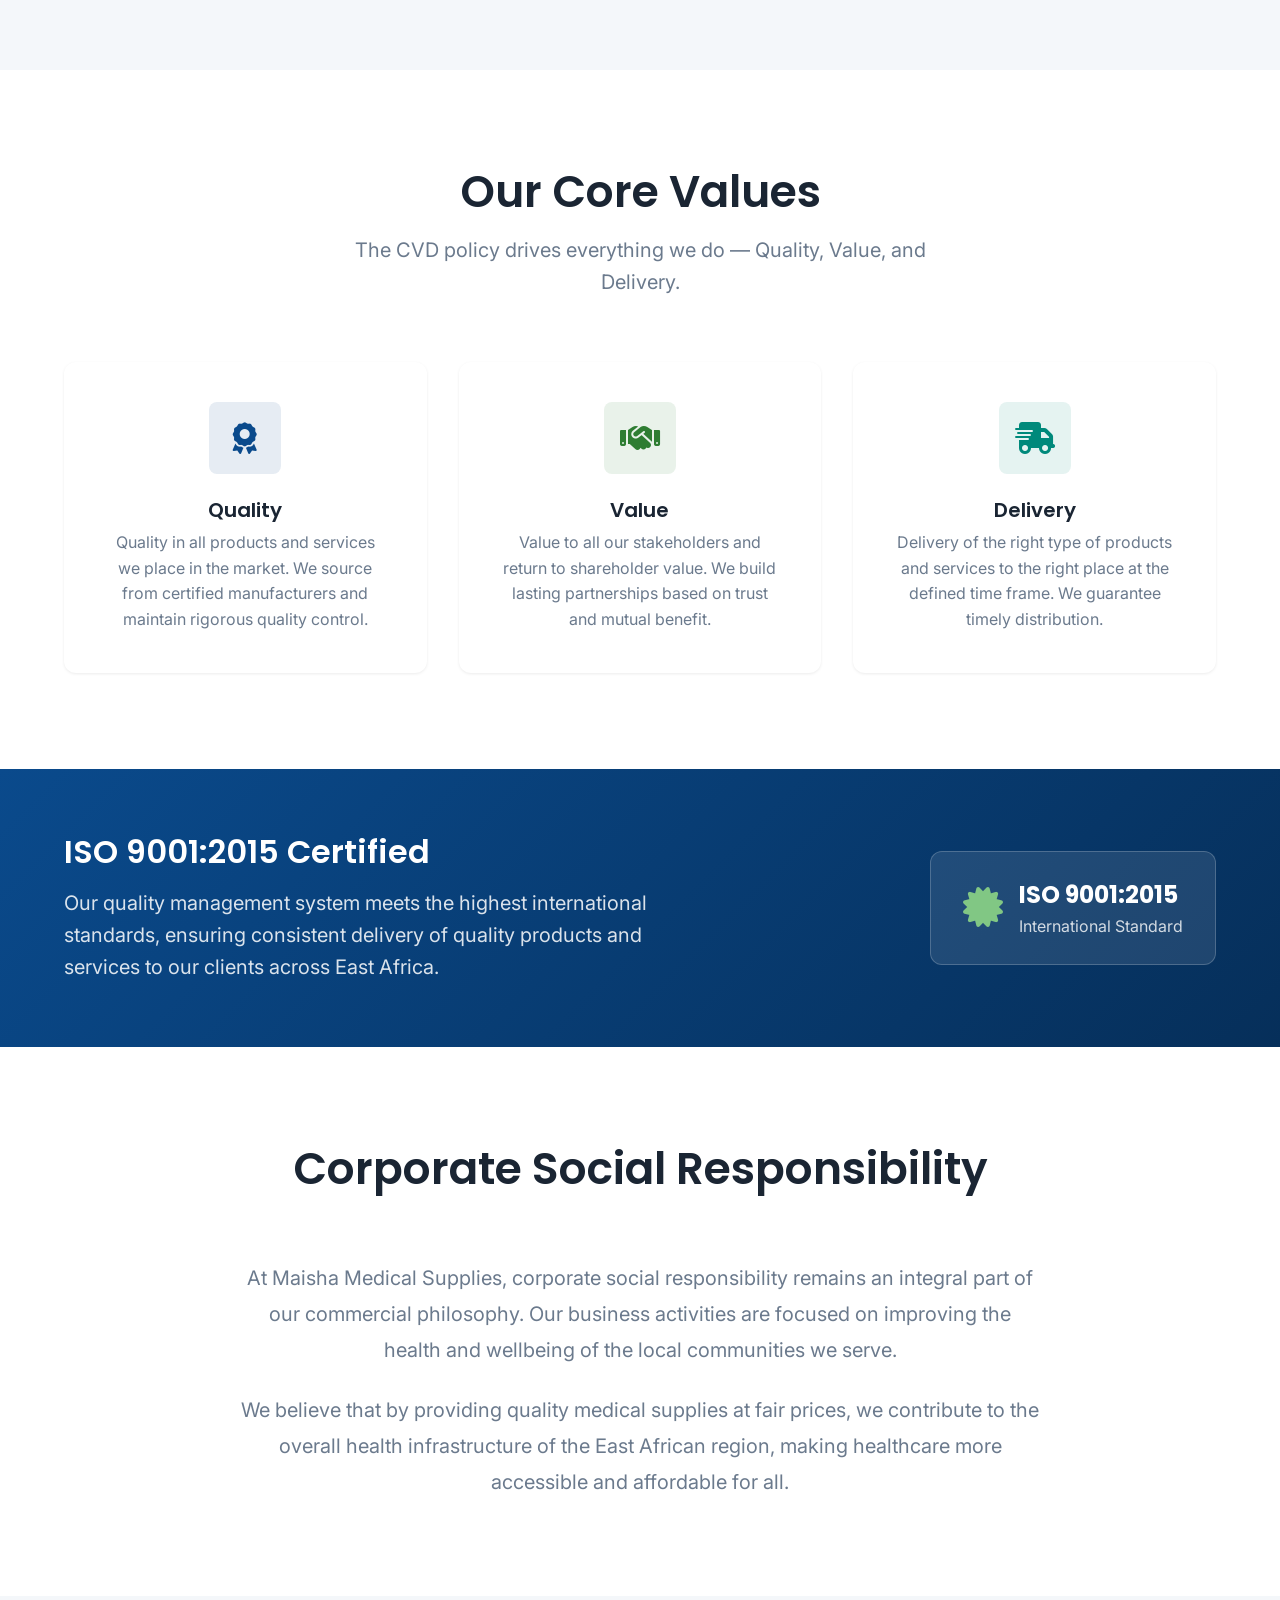
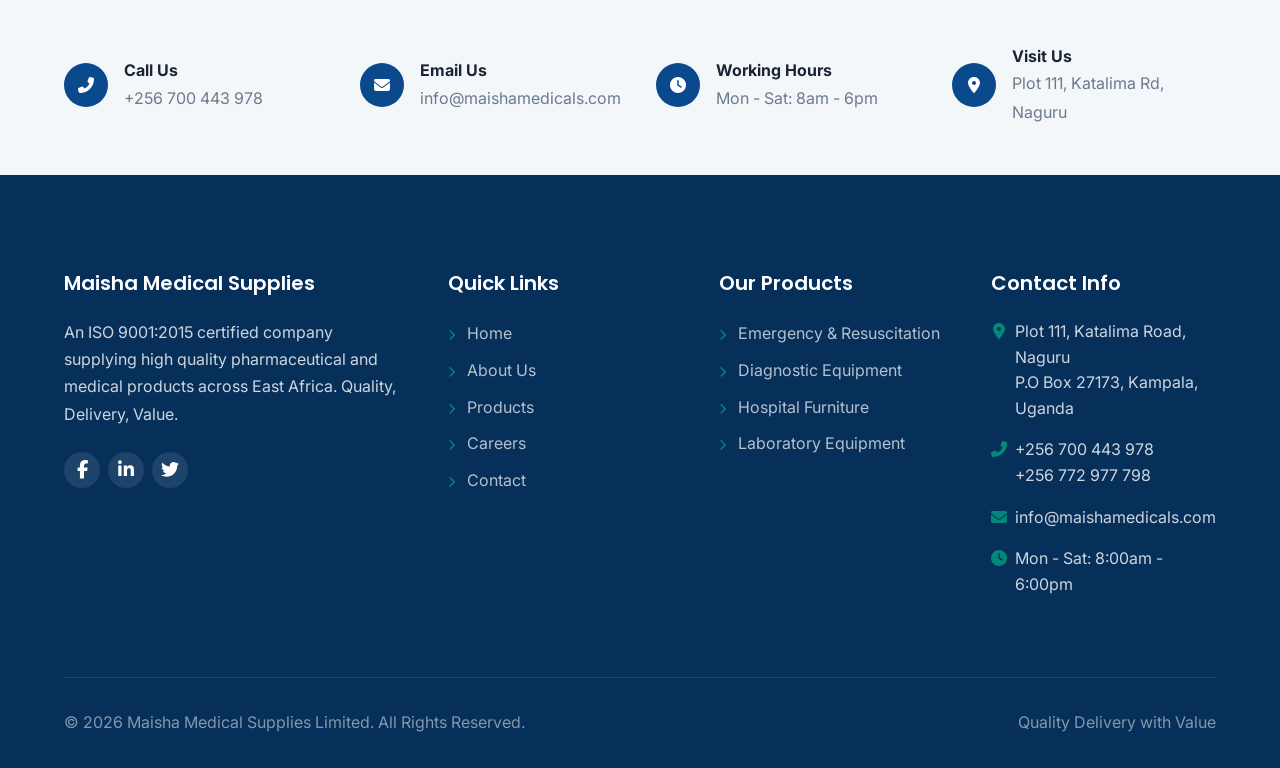
==== commit 768adc25: "Add comprehensive product catalog with 65+ products across 8 categories - Populated products.json fr" ====
--- a/about.html
+++ b/about.html
@@ -243,12 +243,12 @@
           </ul>
         </div>
         <div>
-          <h4>Our Services</h4>
+          <h4>Our Products</h4>
           <ul class="footer__links">
-            <li><a href="products.html"><i class="fas fa-chevron-right"></i> Medical Supplies</a></li>
-            <li><a href="products.html"><i class="fas fa-chevron-right"></i> Pharmaceutical Distribution</a></li>
+            <li><a href="products.html"><i class="fas fa-chevron-right"></i> Emergency & Resuscitation</a></li>
+            <li><a href="products.html"><i class="fas fa-chevron-right"></i> Diagnostic Equipment</a></li>
+            <li><a href="products.html"><i class="fas fa-chevron-right"></i> Hospital Furniture</a></li>
             <li><a href="products.html"><i class="fas fa-chevron-right"></i> Laboratory Equipment</a></li>
-            <li><a href="products.html"><i class="fas fa-chevron-right"></i> Protective Equipment</a></li>
           </ul>
         </div>
         <div>
--- a/assets/css/main.css
+++ b/assets/css/main.css
@@ -1130,6 +1130,8 @@
 /* ============================================================
    PRODUCTS PAGE
    ============================================================ */
+
+/* Category filter pills */
 .product-filters {
   display: flex;
   flex-wrap: wrap;
@@ -1139,8 +1141,8 @@
 }
 
 .filter-btn {
-  padding: 8px 20px;
-  border: 1px solid var(--color-light-gray);
+  padding: 10px 24px;
+  border: 2px solid var(--color-light-gray);
   border-radius: var(--radius-full);
   background: var(--color-white);
   color: var(--color-mid-gray);
@@ -1148,11 +1150,30 @@
   font-weight: 500;
   cursor: pointer;
   transition: all var(--transition-fast);
+  position: relative;
+}
+
+.filter-btn .filter-count {
+  display: inline-block;
+  background: var(--color-light-gray);
+  color: var(--color-mid-gray);
+  font-size: 0.7rem;
+  font-weight: 700;
+  padding: 1px 7px;
+  border-radius: var(--radius-full);
+  margin-left: 6px;
+  transition: all var(--transition-fast);
 }
 
 .filter-btn:hover {
   border-color: var(--color-primary);
   color: var(--color-primary);
+  background: rgba(10, 74, 140, 0.03);
+}
+
+.filter-btn:hover .filter-count {
+  background: rgba(10, 74, 140, 0.1);
+  color: var(--color-primary);
 }
 
 .filter-btn.active {
@@ -1161,12 +1182,200 @@
   color: var(--color-white);
 }
 
+.filter-btn.active .filter-count {
+  background: rgba(255, 255, 255, 0.25);
+  color: var(--color-white);
+}
+
+/* Category header banner */
+.category-banner {
+  display: grid;
+  grid-template-columns: 1fr 1fr;
+  gap: var(--space-2xl);
+  align-items: center;
+  background: linear-gradient(135deg, var(--color-primary) 0%, var(--color-primary-dark) 100%);
+  border-radius: var(--radius-lg);
+  padding: var(--space-2xl) var(--space-3xl);
+  margin-bottom: var(--space-2xl);
+  color: var(--color-white);
+  overflow: hidden;
+  position: relative;
+}
+
+.category-banner::before {
+  content: '';
+  position: absolute;
+  top: -50%;
+  right: -10%;
+  width: 300px;
+  height: 300px;
+  background: rgba(255, 255, 255, 0.04);
+  border-radius: 50%;
+}
+
+.category-banner__info h3 {
+  font-size: var(--text-2xl);
+  font-weight: 700;
+  margin-bottom: var(--space-md);
+}
+
+.category-banner__info p {
+  opacity: 0.9;
+  line-height: 1.7;
+  font-size: var(--text-base);
+}
+
+.category-banner__stats {
+  display: flex;
+  gap: var(--space-xl);
+  margin-top: var(--space-lg);
+}
+
+.category-banner__stat {
+  text-align: center;
+}
+
+.category-banner__stat-value {
+  display: block;
+  font-size: var(--text-2xl);
+  font-weight: 700;
+}
+
+.category-banner__stat-label {
+  font-size: var(--text-xs);
+  opacity: 0.8;
+  text-transform: uppercase;
+  letter-spacing: 0.5px;
+}
+
+.category-banner__image {
+  border-radius: var(--radius-md);
+  overflow: hidden;
+  height: 200px;
+}
+
+.category-banner__image img {
+  width: 100%;
+  height: 100%;
+  object-fit: cover;
+  border-radius: var(--radius-md);
+}
+
+@media (max-width: 768px) {
+  .category-banner {
+    grid-template-columns: 1fr;
+    padding: var(--space-xl);
+  }
+  .category-banner__image {
+    height: 160px;
+  }
+}
+
+/* Products grid */
 #products-grid {
   min-height: 200px;
 }
 
+/* Product card — premium style */
+.product-card {
+  position: relative;
+}
+
+.product-card .card__image {
+  height: 220px;
+  background-color: var(--color-off-white);
+  position: relative;
+}
+
+/* Gradient icon placeholder for products without images */
+.product-card .card__image-placeholder {
+  width: 100%;
+  height: 220px;
+  display: flex;
+  align-items: center;
+  justify-content: center;
+  background: linear-gradient(145deg, var(--color-off-white) 0%, var(--color-light-gray) 100%);
+  position: relative;
+  overflow: hidden;
+}
+
+.product-card .card__image-placeholder::before {
+  content: '';
+  position: absolute;
+  top: -20%;
+  right: -20%;
+  width: 160px;
+  height: 160px;
+  background: rgba(10, 74, 140, 0.04);
+  border-radius: 50%;
+}
+
+.product-card .card__image-placeholder i {
+  font-size: 3.5rem;
+  color: var(--color-primary);
+  opacity: 0.2;
+  transition: all var(--transition-base);
+}
+
+.product-card:hover .card__image-placeholder i {
+  opacity: 0.35;
+  transform: scale(1.1);
+}
+
 .product-card .card__body {
   padding: var(--space-lg);
+}
+
+.product-card .card__badge {
+  display: inline-block;
+  background: rgba(0, 137, 123, 0.1);
+  color: var(--color-secondary);
+  padding: var(--space-xs) var(--space-sm);
+  border-radius: var(--radius-sm);
+  font-size: var(--text-xs);
+  font-weight: 600;
+  margin-bottom: var(--space-sm);
+}
+
+.product-card .card__title {
+  font-size: var(--text-base);
+  font-weight: 600;
+  margin-bottom: var(--space-xs);
+  line-height: 1.4;
+}
+
+.product-card .card__text {
+  font-size: var(--text-xs);
+  color: var(--color-mid-gray);
+  line-height: 1.6;
+}
+
+/* Featured badge */
+.product-card .featured-badge {
+  position: absolute;
+  top: var(--space-sm);
+  right: var(--space-sm);
+  background: var(--color-secondary);
+  color: var(--color-white);
+  font-size: 0.65rem;
+  font-weight: 700;
+  text-transform: uppercase;
+  letter-spacing: 0.5px;
+  padding: 3px 10px;
+  border-radius: var(--radius-full);
+  z-index: 1;
+}
+
+/* Product count display */
+.products-count {
+  text-align: center;
+  color: var(--color-mid-gray);
+  font-size: var(--text-sm);
+  margin-bottom: var(--space-lg);
+}
+
+.products-count strong {
+  color: var(--color-primary);
 }
 
 /* ============================================================
